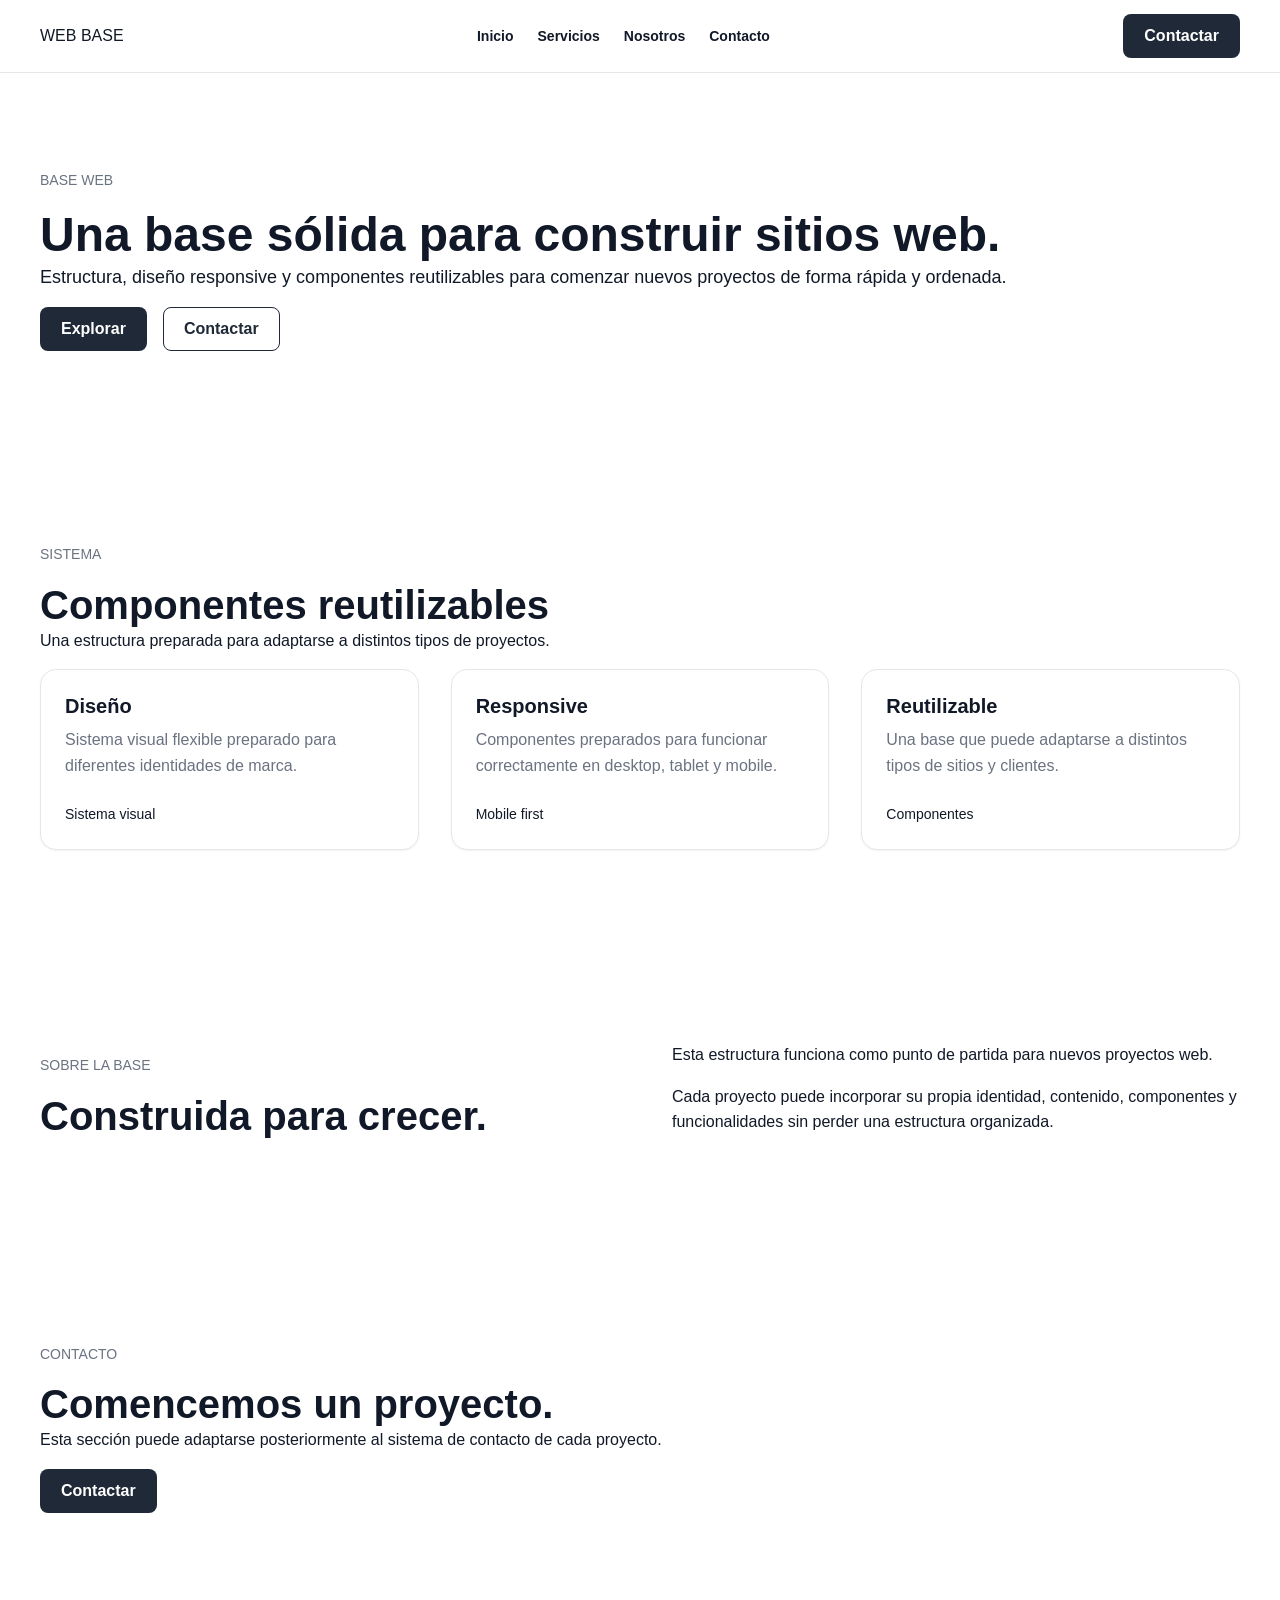
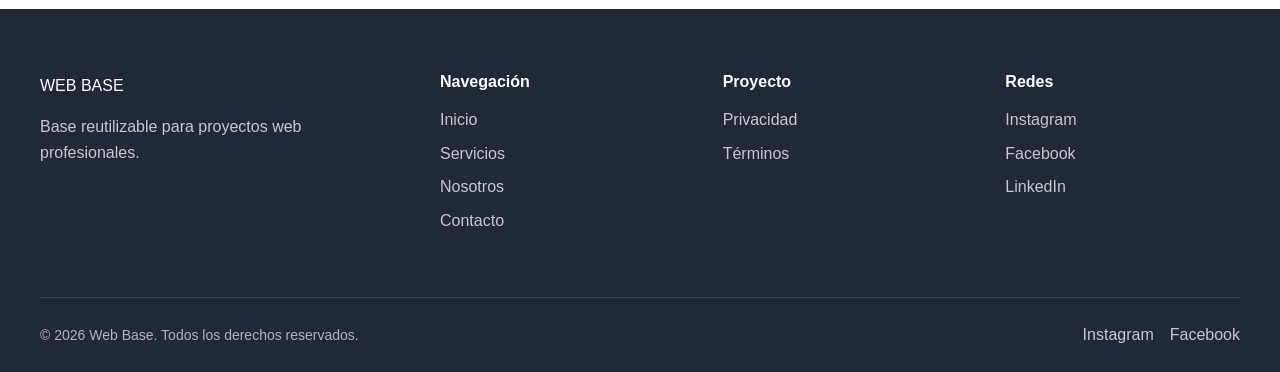
==== index.html @ 1b9d1e9f "Build initial web core" ====
<!DOCTYPE html>
<html lang="es">
<head>
  <meta charset="UTF-8">

  <meta
    name="viewport"
    content="width=device-width, initial-scale=1.0"
  >

  <title>Web Base</title>

  <meta
    name="description"
    content="Base reutilizable para sitios web profesionales."
  >

  <meta name="robots" content="index, follow">

  <link rel="stylesheet" href="assets/css/style.css">
</head>

<body>

  <!-- HEADER -->
  <header class="site-header">
    <div class="container header-container">

      <a href="/" class="header-logo" aria-label="Inicio">
        <span>WEB BASE</span>
      </a>

      <nav class="header-nav" aria-label="Navegación principal">
        <a href="#inicio">Inicio</a>
        <a href="#servicios">Servicios</a>
        <a href="#nosotros">Nosotros</a>
        <a href="#contacto">Contacto</a>
      </nav>

      <div class="header-actions">
        <a href="#contacto" class="btn btn-primary">
          Contactar
        </a>
      </div>

      <button
        class="mobile-menu-button"
        type="button"
        aria-label="Abrir menú"
        aria-expanded="false"
      >
        ☰
      </button>

    </div>
  </header>


  <!-- CONTENIDO PRINCIPAL -->
  <main>

    <!-- HERO -->
    <section id="inicio" class="section">
      <div class="container">

        <div class="max-width-lg">

          <p class="text-small text-muted">
            BASE WEB
          </p>

          <h1>
            Una base sólida para construir sitios web.
          </h1>

          <p class="text-lg">
            Estructura, diseño responsive y componentes reutilizables
            para comenzar nuevos proyectos de forma rápida y ordenada.
          </p>

          <div class="flex gap-md">
            <a href="#servicios" class="btn btn-primary">
              Explorar
            </a>

            <a href="#contacto" class="btn btn-outline">
              Contactar
            </a>
          </div>

        </div>

      </div>
    </section>


    <!-- SERVICIOS -->
    <section id="servicios" class="section">
      <div class="container">

        <div class="max-width-md">
          <p class="text-small text-muted">
            SISTEMA
          </p>

          <h2>
            Componentes reutilizables
          </h2>

          <p>
            Una estructura preparada para adaptarse a distintos tipos
            de proyectos.
          </p>
        </div>


        <div class="card-grid">

          <article class="card">

            <div class="card-content">

              <h3 class="card-title">
                Diseño
              </h3>

              <p class="card-description">
                Sistema visual flexible preparado para diferentes
                identidades de marca.
              </p>

              <div class="card-footer">
                <span class="text-small">
                  Sistema visual
                </span>
              </div>

            </div>

          </article>


          <article class="card">

            <div class="card-content">

              <h3 class="card-title">
                Responsive
              </h3>

              <p class="card-description">
                Componentes preparados para funcionar correctamente
                en desktop, tablet y mobile.
              </p>

              <div class="card-footer">
                <span class="text-small">
                  Mobile first
                </span>
              </div>

            </div>

          </article>


          <article class="card">

            <div class="card-content">

              <h3 class="card-title">
                Reutilizable
              </h3>

              <p class="card-description">
                Una base que puede adaptarse a distintos tipos de
                sitios y clientes.
              </p>

              <div class="card-footer">
                <span class="text-small">
                  Componentes
                </span>
              </div>

            </div>

          </article>

        </div>

      </div>
    </section>


    <!-- NOSOTROS -->
    <section id="nosotros" class="section">
      <div class="container">

        <div class="content-split">

          <div>
            <p class="text-small text-muted">
              SOBRE LA BASE
            </p>

            <h2>
              Construida para crecer.
            </h2>
          </div>

          <div>
            <p>
              Esta estructura funciona como punto de partida para
              nuevos proyectos web.
            </p>

            <p>
              Cada proyecto puede incorporar su propia identidad,
              contenido, componentes y funcionalidades sin perder
              una estructura organizada.
            </p>
          </div>

        </div>

      </div>
    </section>


    <!-- CONTACTO -->
    <section id="contacto" class="section">
      <div class="container">

        <div class="max-width-md">

          <p class="text-small text-muted">
            CONTACTO
          </p>

          <h2>
            Comencemos un proyecto.
          </h2>

          <p>
            Esta sección puede adaptarse posteriormente al sistema
            de contacto de cada proyecto.
          </p>

          <a href="mailto:" class="btn btn-primary">
            Contactar
          </a>

        </div>

      </div>
    </section>

  </main>


  <!-- FOOTER -->
  <footer class="site-footer">

    <div class="container">

      <div class="footer-container">

        <div class="footer-brand">

          <a href="/" class="footer-logo">
            WEB BASE
          </a>

          <p class="footer-description">
            Base reutilizable para proyectos web profesionales.
          </p>

        </div>


        <div class="footer-column">

          <h3 class="footer-title">
            Navegación
          </h3>

          <a href="#inicio">Inicio</a>
          <a href="#servicios">Servicios</a>
          <a href="#nosotros">Nosotros</a>
          <a href="#contacto">Contacto</a>

        </div>


        <div class="footer-column">

          <h3 class="footer-title">
            Proyecto
          </h3>

          <a href="#">Privacidad</a>
          <a href="#">Términos</a>

        </div>


        <div class="footer-column">

          <h3 class="footer-title">
            Redes
          </h3>

          <a href="#">Instagram</a>
          <a href="#">Facebook</a>
          <a href="#">LinkedIn</a>

        </div>

      </div>


      <div class="footer-bottom">

        <p class="footer-copyright">
          © 2026 Web Base. Todos los derechos reservados.
        </p>

        <div class="footer-socials">
          <a href="#" aria-label="Instagram">Instagram</a>
          <a href="#" aria-label="Facebook">Facebook</a>
        </div>

      </div>

    </div>

  </footer>


  <script src="assets/js/main.js"></script>

</body>
</html>
---- assets/css/style.css ----
:root {
  /* =========================
     COLORES
     ========================= */

  --color-primary: #1f2937;
  --color-secondary: #4b5563;
  --color-accent: #d97706;

  --color-background: #ffffff;
  --color-surface: #f5f5f5;

  --color-text: #111827;
  --color-text-muted: #6b7280;
  --color-border: #e5e7eb;

  --color-success: #16a34a;
  --color-warning: #d97706;
  --color-error: #dc2626;


  /* =========================
     TIPOGRAFÍA
     ========================= */

  --font-heading: Arial, sans-serif;
  --font-body: Arial, sans-serif;
  --font-small: Arial, sans-serif;

  --font-size-xs: 0.75rem;
  --font-size-sm: 0.875rem;
  --font-size-base: 1rem;
  --font-size-lg: 1.125rem;
  --font-size-xl: 1.25rem;
  --font-size-2xl: 1.5rem;
  --font-size-3xl: 2rem;
  --font-size-4xl: 2.5rem;
  --font-size-5xl: 3rem;


  /* =========================
     ESPACIADO
     ========================= */

  --space-xs: 0.25rem;
  --space-sm: 0.5rem;
  --space-md: 1rem;
  --space-lg: 1.5rem;
  --space-xl: 2rem;
  --space-2xl: 3rem;
  --space-3xl: 4rem;
  --space-4xl: 6rem;


  /* =========================
     CONTENEDORES
     ========================= */

  --container-sm: 640px;
  --container-md: 768px;
  --container-lg: 1024px;
  --container-xl: 1200px;
  --container-2xl: 1400px;


  /* =========================
     BORDES Y SOMBRAS
     ========================= */

  --radius-sm: 0.25rem;
  --radius-md: 0.5rem;
  --radius-lg: 1rem;
  --radius-xl: 1.5rem;
  --radius-full: 9999px;

  --shadow-sm: 0 1px 2px rgba(0, 0, 0, 0.05);
  --shadow-md: 0 4px 12px rgba(0, 0, 0, 0.08);
  --shadow-lg: 0 10px 30px rgba(0, 0, 0, 0.12);


  /* =========================
     TRANSICIONES
     ========================= */

  --transition-fast: 150ms ease;
  --transition-base: 250ms ease;
  --transition-slow: 400ms ease;


  /* =========================
     CAPAS
     ========================= */

  --z-dropdown: 1000;
  --z-sticky: 1100;
  --z-modal: 1200;
  --z-toast: 1300;
}

/* =========================
   RESET
   ========================= */

*,
*::before,
*::after {
  box-sizing: border-box;
  margin: 0;
  padding: 0;
}

html {
  scroll-behavior: smooth;
  scroll-padding-top: 80px;
}

body {
  min-height: 100vh;
  font-family: var(--font-body);
  font-size: var(--font-size-base);
  line-height: 1.6;
  color: var(--color-text);
  background: var(--color-background);
  -webkit-font-smoothing: antialiased;
  text-rendering: optimizeLegibility;
}

img,
picture,
svg,
video {
  display: block;
  max-width: 100%;
}

img {
  height: auto;
}

button,
input,
textarea,
select {
  font: inherit;
}

button {
  cursor: pointer;
}

a {
  color: inherit;
  text-decoration: none;
}

ul,
ol {
  list-style: none;
}


/* =========================
   CONTENEDOR
   ========================= */

.container {
  width: min(100% - 2rem, var(--container-xl));
  margin-inline: auto;
}


/* =========================
   SECCIONES
   ========================= */

.section {
  padding-block: var(--space-4xl);
}

.section-sm {
  padding-block: var(--space-2xl);
}

.section-lg {
  padding-block: 8rem;
}


/* =========================
   UTILIDADES
   ========================= */

.text-center {
  text-align: center;
}

.hidden {
  display: none !important;
}

.flex {
  display: flex;
}

.grid {
  display: grid;
}


/* =========================
   ACCESIBILIDAD
   ========================= */

:focus-visible {
  outline: 3px solid var(--color-accent);
  outline-offset: 3px;
}


/* =========================
   REDUCCIÓN DE MOVIMIENTO
   ========================= */

@media (prefers-reduced-motion: reduce) {
  html {
    scroll-behavior: auto;
  }

  *,
  *::before,
  *::after {
    animation-duration: 0.01ms !important;
    animation-iteration-count: 1 !important;
    transition-duration: 0.01ms !important;
  }
}
/* =========================
   TIPOGRAFÍA
   ========================= */

h1,
h2,
h3,
h4,
h5,
h6 {
  font-family: var(--font-heading);
  font-weight: 700;
  line-height: 1.15;
  color: var(--color-text);
}

h1 {
  font-size: clamp(2.5rem, 6vw, var(--font-size-5xl));
}

h2 {
  font-size: clamp(2rem, 4vw, var(--font-size-4xl));
}

h3 {
  font-size: clamp(1.5rem, 3vw, var(--font-size-3xl));
}

h4 {
  font-size: var(--font-size-2xl);
}

h5 {
  font-size: var(--font-size-xl);
}

h6 {
  font-size: var(--font-size-lg);
}

p {
  color: var(--color-text);
  margin-bottom: var(--space-md);
}

.text-muted {
  color: var(--color-text-muted);
}

.text-small {
  font-family: var(--font-small);
  font-size: var(--font-size-sm);
}

.text-xs {
  font-size: var(--font-size-xs);
}

.text-lg {
  font-size: var(--font-size-lg);
}

.text-xl {
  font-size: var(--font-size-xl);
}
/* =========================
   BOTONES
   ========================= */

.btn {
  display: inline-flex;
  align-items: center;
  justify-content: center;
  gap: var(--space-sm);

  min-height: 44px;
  padding: 0.75rem 1.25rem;

  border: 1px solid transparent;
  border-radius: var(--radius-md);

  font-family: var(--font-body);
  font-size: var(--font-size-base);
  font-weight: 600;
  line-height: 1;

  text-align: center;
  cursor: pointer;

  transition:
    background-color var(--transition-base),
    color var(--transition-base),
    border-color var(--transition-base),
    transform var(--transition-fast),
    box-shadow var(--transition-base);
}

.btn:hover {
  transform: translateY(-2px);
}

.btn:active {
  transform: translateY(0);
}


/* =========================
   BOTÓN PRIMARY
   ========================= */

.btn-primary {
  color: #ffffff;
  background-color: var(--color-primary);
}

.btn-primary:hover {
  background-color: var(--color-secondary);
}


/* =========================
   BOTÓN SECONDARY
   ========================= */

.btn-secondary {
  color: #ffffff;
  background-color: var(--color-secondary);
}

.btn-secondary:hover {
  background-color: var(--color-primary);
}


/* =========================
   BOTÓN OUTLINE
   ========================= */

.btn-outline {
  color: var(--color-primary);
  background-color: transparent;
  border-color: var(--color-primary);
}

.btn-outline:hover {
  color: #ffffff;
  background-color: var(--color-primary);
}


/* =========================
   BOTÓN GHOST
   ========================= */

.btn-ghost {
  color: var(--color-primary);
  background-color: transparent;
}

.btn-ghost:hover {
  background-color: var(--color-surface);
}


/* =========================
   TAMAÑOS
   ========================= */

.btn-sm {
  min-height: 38px;
  padding: 0.6rem 1rem;
  font-size: var(--font-size-sm);
}

.btn-lg {
  min-height: 52px;
  padding: 0.9rem 1.5rem;
  font-size: var(--font-size-lg);
}


/* =========================
   ESTADOS
   ========================= */

.btn:disabled,
.btn.disabled {
  opacity: 0.5;
  cursor: not-allowed;
  pointer-events: none;
}


/* =========================
   ENLACES
   ========================= */

.link {
  color: var(--color-primary);
  text-decoration: underline;
  text-decoration-thickness: 1px;
  text-underline-offset: 3px;

  transition:
    color var(--transition-fast),
    opacity var(--transition-fast);
}

.link:hover {
  color: var(--color-secondary);
}
/* =========================
   CARDS
   ========================= */

.card {
  display: flex;
  flex-direction: column;

  overflow: hidden;

  background-color: var(--color-background);
  border: 1px solid var(--color-border);
  border-radius: var(--radius-lg);

  box-shadow: var(--shadow-sm);

  transition:
    transform var(--transition-base),
    box-shadow var(--transition-base),
    border-color var(--transition-base);
}

.card:hover {
  transform: translateY(-4px);
  box-shadow: var(--shadow-md);
}


/* =========================
   IMAGEN DE CARD
   ========================= */

.card-image {
  position: relative;

  width: 100%;
  aspect-ratio: 16 / 10;

  overflow: hidden;
  background-color: var(--color-surface);
}

.card-image img {
  width: 100%;
  height: 100%;
  object-fit: cover;

  transition: transform var(--transition-slow);
}

.card:hover .card-image img {
  transform: scale(1.03);
}


/* =========================
   CONTENIDO
   ========================= */

.card-content {
  display: flex;
  flex-direction: column;
  flex: 1;

  padding: var(--space-lg);
}

.card-title {
  margin-bottom: var(--space-sm);

  font-size: var(--font-size-xl);
  line-height: 1.25;
}

.card-description {
  color: var(--color-text-muted);
  margin-bottom: var(--space-lg);
}

.card-footer {
  display: flex;
  align-items: center;
  justify-content: space-between;

  gap: var(--space-md);

  margin-top: auto;
}


/* =========================
   CARD DESTACADA
   ========================= */

.card-featured {
  border-color: var(--color-primary);
}

.card-featured .card-image {
  aspect-ratio: 16 / 9;
}


/* =========================
   CARD SIN IMAGEN
   ========================= */

.card-no-image .card-content {
  padding: var(--space-xl);
}


/* =========================
   GRILLA DE CARDS
   ========================= */

.card-grid {
  display: grid;
  grid-template-columns: repeat(3, minmax(0, 1fr));
  gap: var(--space-xl);
}


/* =========================
   RESPONSIVE
   ========================= */

@media (max-width: 900px) {
  .card-grid {
    grid-template-columns: repeat(2, minmax(0, 1fr));
  }
}

@media (max-width: 600px) {
  .card-grid {
    grid-template-columns: 1fr;
  }

  .card-content {
    padding: var(--space-md);
  }

  .card-footer {
    align-items: stretch;
    flex-direction: column;
  }

  .card-footer .btn {
    width: 100%;
  }
}
/* =========================
   SISTEMA DE IMÁGENES
   ========================= */

/* Imagen normal */

.img {
  display: block;
  width: 100%;
  height: auto;
}


/* Imagen que ocupa todo el contenedor */

.img-cover {
  display: block;
  width: 100%;
  height: 100%;
  object-fit: cover;
}


/* Imagen completa sin recorte */

.img-contain {
  display: block;
  width: 100%;
  height: 100%;
  object-fit: contain;
}


/* Imagen de fondo */

.image-bg {
  background-position: center;
  background-repeat: no-repeat;
  background-size: cover;
}


/* Imagen de fondo sin recorte */

.image-bg-contain {
  background-position: center;
  background-repeat: no-repeat;
  background-size: contain;
}


/* =========================
   CONTENEDORES DE IMAGEN
   ========================= */

.image-container {
  position: relative;
  width: 100%;
  overflow: hidden;
  background-color: var(--color-surface);
}


/* Proporciones */

.image-square {
  aspect-ratio: 1 / 1;
}

.image-landscape {
  aspect-ratio: 16 / 9;
}

.image-standard {
  aspect-ratio: 4 / 3;
}

.image-portrait {
  aspect-ratio: 3 / 4;
}

.image-wide {
  aspect-ratio: 21 / 9;
}


/* =========================
   IMAGEN CON ALTURA FIJA
   ========================= */

.image-fixed-sm {
  height: 240px;
}

.image-fixed-md {
  height: 360px;
}

.image-fixed-lg {
  height: 500px;
}


/* =========================
   POSICIÓN DE LA IMAGEN
   ========================= */

.img-position-center {
  object-position: center;
}

.img-position-top {
  object-position: center top;
}

.img-position-bottom {
  object-position: center bottom;
}

.img-position-left {
  object-position: left center;
}

.img-position-right {
  object-position: right center;
}


/* =========================
   OVERLAY
   ========================= */

.image-overlay {
  position: absolute;
  inset: 0;

  background: linear-gradient(
    to top,
    rgba(0, 0, 0, 0.6),
    rgba(0, 0, 0, 0)
  );

  pointer-events: none;
}


/* =========================
   CONTENIDO SOBRE IMAGEN
   ========================= */

.image-content {
  position: absolute;
  inset: 0;

  display: flex;
  flex-direction: column;
  justify-content: flex-end;

  padding: var(--space-xl);

  color: #ffffff;
}


/* =========================
   RESPONSIVE
   ========================= */

@media (max-width: 600px) {
  .image-fixed-sm {
    height: 200px;
  }

  .image-fixed-md {
    height: 280px;
  }

  .image-fixed-lg {
    height: 360px;
  }

  .image-content {
    padding: var(--space-md);
  }
}
/* =========================
   LAYOUTS
   ========================= */

/* Flex */

.flex {
  display: flex;
}

.flex-column {
  flex-direction: column;
}

.flex-wrap {
  flex-wrap: wrap;
}

.items-center {
  align-items: center;
}

.items-start {
  align-items: flex-start;
}

.items-end {
  align-items: flex-end;
}

.justify-center {
  justify-content: center;
}

.justify-between {
  justify-content: space-between;
}

.justify-start {
  justify-content: flex-start;
}

.justify-end {
  justify-content: flex-end;

}


/* =========================
   GAP
   ========================= */

.gap-xs {
  gap: var(--space-xs);
}

.gap-sm {
  gap: var(--space-sm);
}

.gap-md {
  gap: var(--space-md);
}

.gap-lg {
  gap: var(--space-lg);
}

.gap-xl {
  gap: var(--space-xl);
}

.gap-2xl {
  gap: var(--space-2xl);
}


/* =========================
   GRID
   ========================= */

.grid-1 {
  display: grid;
  grid-template-columns: 1fr;
  gap: var(--space-xl);
}

.grid-2 {
  display: grid;
  grid-template-columns: repeat(2, minmax(0, 1fr));
  gap: var(--space-xl);
}

.grid-3 {
  display: grid;
  grid-template-columns: repeat(3, minmax(0, 1fr));
  gap: var(--space-xl);
}

.grid-4 {
  display: grid;
  grid-template-columns: repeat(4, minmax(0, 1fr));
  gap: var(--space-xl);
}


/* =========================
   GRID AUTO
   ========================= */

.grid-auto {
  display: grid;
  grid-template-columns: repeat(
    auto-fit,
    minmax(250px, 1fr)
  );
  gap: var(--space-xl);
}


/* =========================
   COLUMNAS DE CONTENIDO
   ========================= */

.content-split {
  display: grid;
  grid-template-columns: repeat(2, minmax(0, 1fr));
  gap: var(--space-3xl);
  align-items: center;
}

.content-split-wide {
  display: grid;
  grid-template-columns: 1.2fr 0.8fr;
  gap: var(--space-3xl);
  align-items: center;
}

.content-split-reverse {
  display: grid;
  grid-template-columns: 0.8fr 1.2fr;
  gap: var(--space-3xl);
  align-items: center;
}


/* =========================
   ANCHOS
   ========================= */

.w-full {
  width: 100%;
}

.max-width-sm {
  max-width: var(--container-sm);
}

.max-width-md {
  max-width: var(--container-md);
}

.max-width-lg {
  max-width: var(--container-lg);
}

.max-width-xl {
  max-width: var(--container-xl);
}

.max-width-2xl {
  max-width: var(--container-2xl);
}


/* =========================
   CENTRADO
   ========================= */

.mx-auto {
  margin-inline: auto;
}


/* =========================
   RESPONSIVE
   ========================= */

@media (max-width: 900px) {
  .grid-4 {
    grid-template-columns: repeat(2, minmax(0, 1fr));
  }

  .content-split,
  .content-split-wide,
  .content-split-reverse {
    grid-template-columns: 1fr;
    gap: var(--space-xl);
  }
}

@media (max-width: 600px) {
  .grid-2,
  .grid-3,
  .grid-4 {
    grid-template-columns: 1fr;
  }

  .grid-auto {
    grid-template-columns: 1fr;
  }

  .gap-2xl {
    gap: var(--space-xl);
  }
}
/* =========================
   HEADER
   ========================= */

.site-header {
  position: relative;
  z-index: var(--z-sticky);

  width: 100%;

  background-color: var(--color-background);
  border-bottom: 1px solid var(--color-border);
}

.header-container {
  display: flex;
  align-items: center;
  justify-content: space-between;

  min-height: 72px;
}


/* =========================
   LOGO
   ========================= */

.header-logo {
  display: inline-flex;
  align-items: center;

  flex-shrink: 0;
}

.header-logo img {
  display: block;
  width: auto;
  max-height: 48px;
}


/* =========================
   NAVEGACIÓN
   ========================= */

.header-nav {
  display: flex;
  align-items: center;
  gap: var(--space-lg);
}

.header-nav a {
  position: relative;

  padding-block: var(--space-sm);

  font-size: var(--font-size-sm);
  font-weight: 600;

  color: var(--color-text);

  transition:
    color var(--transition-fast),
    opacity var(--transition-fast);
}

.header-nav a:hover {
  color: var(--color-primary);
}


/* =========================
   CTA DEL HEADER
   ========================= */

.header-actions {
  display: flex;
  align-items: center;
  gap: var(--space-sm);
}


/* =========================
   MENÚ MOBILE
   ========================= */

.mobile-menu-button {
  display: none;

  width: 44px;
  height: 44px;

  align-items: center;
  justify-content: center;

  border: 1px solid var(--color-border);
  border-radius: var(--radius-md);

  color: var(--color-text);
  background-color: transparent;

  cursor: pointer;
}


/* =========================
   RESPONSIVE
   ========================= */

@media (max-width: 900px) {

  .header-nav,
  .header-actions {
    display: none;
  }

  .mobile-menu-button {
    display: inline-flex;
  }

}
/* =========================
   FOOTER
   ========================= */

.site-footer {
  margin-top: auto;

  color: #ffffff;
  background-color: var(--color-primary);
}

.footer-container {
  display: grid;
  grid-template-columns: 1.5fr repeat(3, 1fr);
  gap: var(--space-2xl);

  padding-block: var(--space-3xl);
}


/* =========================
   FOOTER BRAND
   ========================= */

.footer-brand {
  max-width: 320px;
}

.footer-logo {
  display: inline-flex;
  margin-bottom: var(--space-md);
}

.footer-logo img {
  display: block;
  width: auto;
  max-height: 48px;
}

.footer-description {
  color: rgba(255, 255, 255, 0.75);
}


/* =========================
   FOOTER COLUMNAS
   ========================= */

.footer-column {
  display: flex;
  flex-direction: column;
  gap: var(--space-sm);
}

.footer-title {
  margin-bottom: var(--space-sm);

  font-size: var(--font-size-base);
  font-weight: 700;

  color: #ffffff;
}

.footer-column a {
  width: fit-content;

  color: rgba(255, 255, 255, 0.75);

  transition:
    color var(--transition-fast),
    opacity var(--transition-fast);
}

.footer-column a:hover {
  color: #ffffff;
}


/* =========================
   FOOTER BOTTOM
   ========================= */

.footer-bottom {
  display: flex;
  align-items: center;
  justify-content: space-between;

  gap: var(--space-md);

  padding-block: var(--space-lg);

  border-top: 1px solid rgba(255, 255, 255, 0.15);
}

.footer-copyright {
  margin: 0;

  font-size: var(--font-size-sm);
  color: rgba(255, 255, 255, 0.65);
}

.footer-socials {
  display: flex;
  align-items: center;
  gap: var(--space-md);
}

.footer-socials a {
  color: rgba(255, 255, 255, 0.75);

  transition:
    color var(--transition-fast),
    transform var(--transition-fast);
}

.footer-socials a:hover {
  color: #ffffff;
  transform: translateY(-2px);
}


/* =========================
   RESPONSIVE
   ========================= */

@media (max-width: 900px) {
  .footer-container {
    grid-template-columns: repeat(2, 1fr);
  }

  .footer-brand {
    grid-column: 1 / -1;
  }
}

@media (max-width: 600px) {
  .footer-container {
    grid-template-columns: 1fr;
    gap: var(--space-xl);
  }

  .footer-brand {
    grid-column: auto;
  }

  .footer-bottom {
    align-items: flex-start;
    flex-direction: column;
  }
}
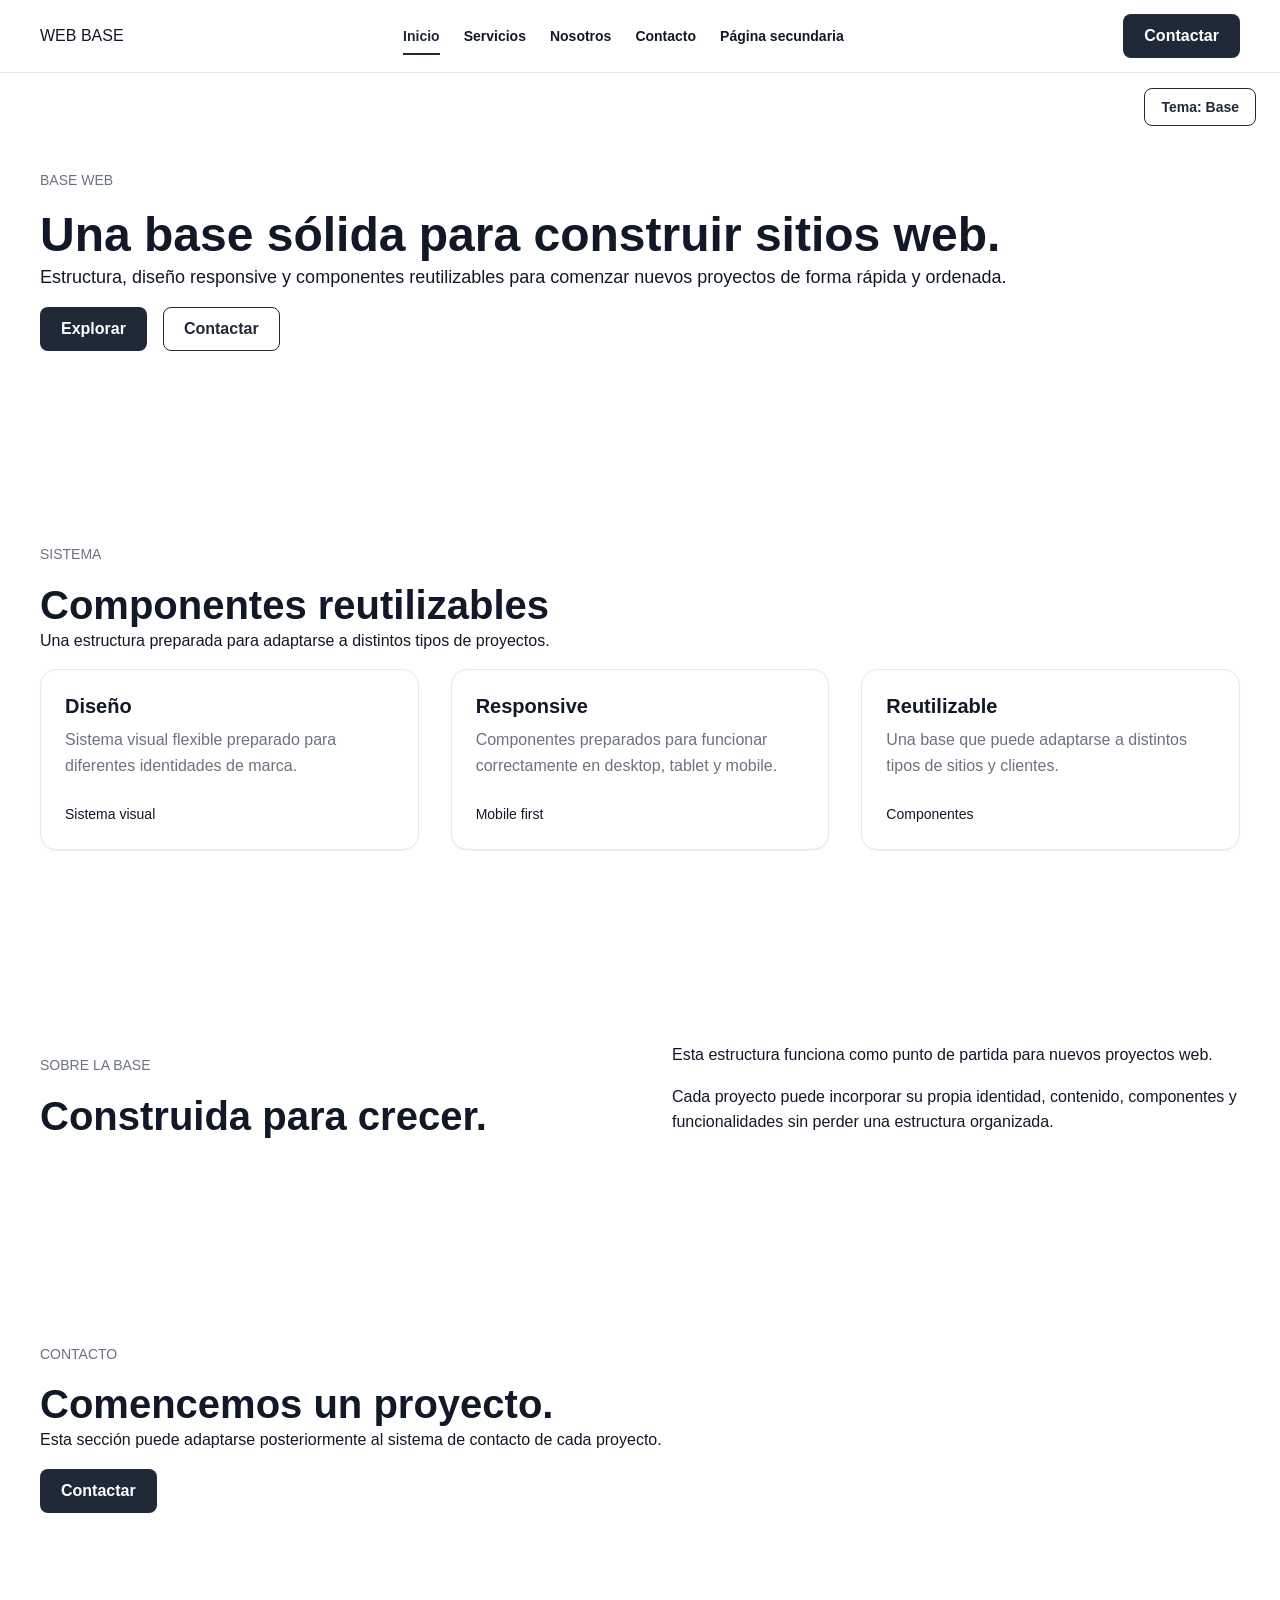
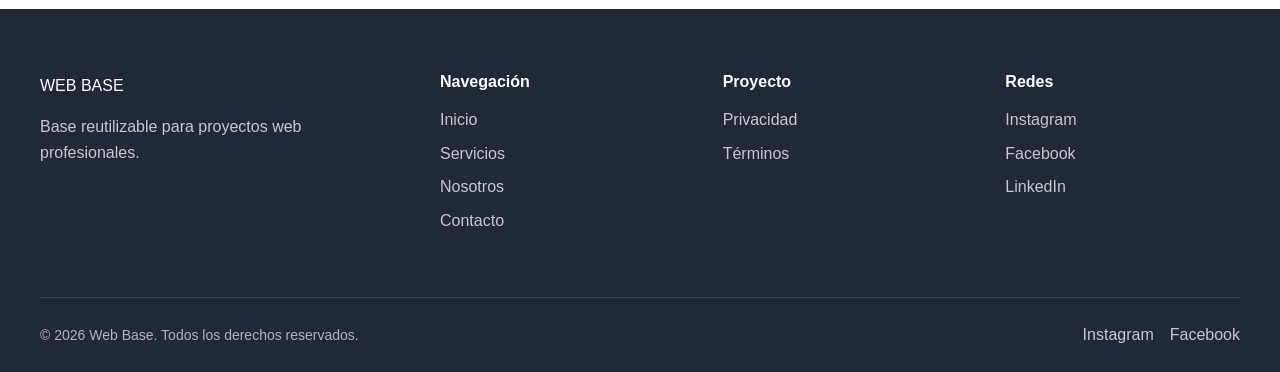
==== commit 6a518b46: "release: close Web-Base 2.0" ====
--- a/index.html
+++ b/index.html
@@ -3,24 +3,62 @@
 <head>
   <meta charset="UTF-8">
 
+  <!-- DEMO — THEMING: aplica el theme guardado antes del primer paint -->
+  <script>
+    (function () {
+      if (localStorage.getItem('theme') === 'alt') {
+        document.documentElement.setAttribute('data-theme', 'alt');
+      }
+    })();
+  </script>
+
   <meta
     name="viewport"
     content="width=device-width, initial-scale=1.0"
   >
 
-  <title>Web Base</title>
-
+  <!-- PLACEHOLDER: reemplazar por el título real del proyecto -->
+  <title>[TÍTULO DEL PROYECTO] | [NOMBRE DEL CLIENTE]</title>
+
+  <!-- PLACEHOLDER: reemplazar por la descripción real del proyecto -->
   <meta
     name="description"
-    content="Base reutilizable para sitios web profesionales."
+    content="[Descripción breve del sitio, 150-160 caracteres aprox.]"
   >
 
   <meta name="robots" content="index, follow">
+
+  <!-- PLACEHOLDER: reemplazar por la URL real del sitio -->
+  <link rel="canonical" href="https://www.EJEMPLO-DOMINIO.com/">
+
+  <link rel="icon" type="image/svg+xml" href="assets/icons/favicon.svg">
+
+  <!-- Open Graph (PLACEHOLDER: completar con datos reales del proyecto) -->
+  <meta property="og:type" content="website">
+  <meta property="og:title" content="[TÍTULO DEL PROYECTO]">
+  <meta property="og:description" content="[Descripción breve del sitio.]">
+  <meta property="og:url" content="https://www.EJEMPLO-DOMINIO.com/">
+  <meta property="og:image" content="[URL de la imagen para compartir, ej: assets/img/og-image.jpg]">
+  <meta property="og:locale" content="es_ES">
+
+  <!-- Twitter Card (PLACEHOLDER: completar con datos reales del proyecto) -->
+  <meta name="twitter:card" content="summary_large_image">
+  <meta name="twitter:title" content="[TÍTULO DEL PROYECTO]">
+  <meta name="twitter:description" content="[Descripción breve del sitio.]">
+  <meta name="twitter:image" content="[URL de la imagen para compartir, ej: assets/img/og-image.jpg]">
 
   <link rel="stylesheet" href="assets/css/style.css">
 </head>
 
 <body>
+
+  <!--
+    CONTENIDO DE DEMOSTRACIÓN
+    Todo el texto, marca "WEB BASE" y secciones de este archivo son
+    contenido de ejemplo para mostrar la estructura y los componentes
+    de la plantilla. Al iniciar un proyecto real, reemplazar por el
+    contenido, marca y copy definitivos del cliente.
+  -->
 
   <!-- HEADER -->
   <header class="site-header">
@@ -31,10 +69,11 @@
       </a>
 
       <nav class="header-nav" aria-label="Navegación principal">
-        <a href="#inicio">Inicio</a>
+        <a href="#inicio" aria-current="page">Inicio</a>
         <a href="#servicios">Servicios</a>
         <a href="#nosotros">Nosotros</a>
         <a href="#contacto">Contacto</a>
+        <a href="secondary-page.html">Página secundaria</a>
       </nav>
 
       <div class="header-actions">
@@ -247,7 +286,8 @@
             de contacto de cada proyecto.
           </p>
 
-          <a href="mailto:" class="btn btn-primary">
+          <!-- PLACEHOLDER: reemplazar por el email real de contacto -->
+          <a href="mailto:contacto@ejemplo.com" class="btn btn-primary">
             Contactar
           </a>
 
@@ -299,6 +339,7 @@
             Proyecto
           </h3>
 
+          <!-- PLACEHOLDER: reemplazar por las rutas reales -->
           <a href="#">Privacidad</a>
           <a href="#">Términos</a>
 
@@ -311,6 +352,7 @@
             Redes
           </h3>
 
+          <!-- PLACEHOLDER: reemplazar por las redes reales del cliente -->
           <a href="#">Instagram</a>
           <a href="#">Facebook</a>
           <a href="#">LinkedIn</a>
@@ -322,10 +364,12 @@
 
       <div class="footer-bottom">
 
+        <!-- PLACEHOLDER: reemplazar nombre de cliente/proyecto -->
         <p class="footer-copyright">
           © 2026 Web Base. Todos los derechos reservados.
         </p>
 
+        <!-- PLACEHOLDER: reemplazar por las redes reales del cliente -->
         <div class="footer-socials">
           <a href="#" aria-label="Instagram">Instagram</a>
           <a href="#" aria-label="Facebook">Facebook</a>
@@ -338,6 +382,22 @@
   </footer>
 
 
+  <!--
+    DEMO — THEMING (Foundation)
+    Control de demostración para alternar entre el theme base y el
+    theme "alt" definido en assets/css/style.css. No es una
+    funcionalidad de producto: sirve para validar que Web-Base puede
+    cambiar de identidad visual sin reescribir componentes. Eliminar
+    este botón al iniciar un proyecto real.
+  -->
+  <button
+    type="button"
+    class="btn btn-outline btn-sm theme-demo-toggle"
+    aria-pressed="false"
+  >
+    Tema: Base
+  </button>
+
   <script src="assets/js/main.js"></script>
 
 </body>
--- a/assets/css/style.css
+++ b/assets/css/style.css
@@ -1,3 +1,12 @@
+/* =========================
+   DIRECCIÓN VISUAL
+   =========================
+   Las decisiones de identidad visual aprobadas (paleta, tipografía)
+   vienen de diseño/Figma y se implementan reemplazando los valores
+   de las variables de este bloque — nunca agregando una guía de
+   identidad visual dentro de Web-Base.
+   ========================= */
+
 :root {
   /* =========================
      COLORES
@@ -91,10 +100,32 @@
      CAPAS
      ========================= */
 
-  --z-dropdown: 1000;
   --z-sticky: 1100;
-  --z-modal: 1200;
-  --z-toast: 1300;
+}
+
+/* =========================
+   THEME — VARIANTE ALTERNATIVA (demo)
+   =========================
+   Segunda identidad visual, activada con `data-theme="alt"` en
+   <html>, que demuestra que Web-Base puede cambiar de tema
+   redefiniendo únicamente tokens de color — sin tocar componentes,
+   layout ni el resto de los tokens (spacing, radius, tipografía,
+   shadows, transitions). Los tokens de estado (success/warning/error)
+   no se redefinen a propósito: su significado se mantiene igual en
+   cualquier theme.
+   ========================= */
+
+:root[data-theme="alt"] {
+  --color-primary: #1f3a2e;
+  --color-secondary: #5c3a21;
+  --color-accent: #c2540f;
+
+  --color-background: #fffdfa;
+  --color-surface: #f8f6f1;
+
+  --color-text: #231a12;
+  --color-text-muted: #7a6a58;
+  --color-border: #ddd0bc;
 }
 
 /* =========================
@@ -196,10 +227,6 @@
 
 .hidden {
   display: none !important;
-}
-
-.flex {
-  display: flex;
 }
 
 .grid {
@@ -1067,6 +1094,23 @@
   color: var(--color-primary);
 }
 
+.header-nav a[aria-current="page"] {
+  color: var(--color-primary);
+  font-weight: 700;
+}
+
+.header-nav a[aria-current="page"]::after {
+  content: "";
+
+  position: absolute;
+  left: 0;
+  right: 0;
+  bottom: 0;
+
+  height: 2px;
+  background-color: var(--color-primary);
+}
+
 
 /* =========================
    CTA DEL HEADER
@@ -1117,6 +1161,22 @@
     display: inline-flex;
   }
 
+  .header-nav.is-open {
+    display: flex;
+    flex-direction: column;
+
+    position: absolute;
+    top: 100%;
+    left: 0;
+    right: 0;
+
+    padding: var(--space-md);
+    gap: var(--space-md);
+
+    background-color: var(--color-background);
+    border-bottom: 1px solid var(--color-border);
+  }
+
 }
 /* =========================
    FOOTER
@@ -1267,4 +1327,282 @@
     align-items: flex-start;
     flex-direction: column;
   }
+}
+/* =========================
+   FORMULARIOS
+   ========================= */
+
+.form-group {
+  display: flex;
+  flex-direction: column;
+  gap: var(--space-xs);
+
+  margin-bottom: var(--space-lg);
+}
+
+.form-label {
+  font-size: var(--font-size-sm);
+  font-weight: 600;
+
+  color: var(--color-text);
+}
+
+.required-mark {
+  color: var(--color-error);
+}
+
+
+/* =========================
+   CONTROLES (input / textarea / select)
+   ========================= */
+
+.input {
+  display: block;
+  width: 100%;
+  min-height: 44px;
+
+  padding: 0.6rem 0.9rem;
+
+  border: 1px solid var(--color-border);
+  border-radius: var(--radius-md);
+
+  font-family: var(--font-body);
+  font-size: var(--font-size-base);
+  color: var(--color-text);
+  background-color: var(--color-background);
+
+  transition: border-color var(--transition-fast);
+}
+
+.input::placeholder {
+  color: var(--color-text-muted);
+}
+
+.input:disabled {
+  opacity: 0.5;
+  cursor: not-allowed;
+  background-color: var(--color-surface);
+}
+
+textarea.input {
+  min-height: 120px;
+  resize: vertical;
+}
+
+
+/* =========================
+   AYUDA / ERROR / ÉXITO
+   ========================= */
+
+.form-help {
+  font-size: var(--font-size-sm);
+  color: var(--color-text-muted);
+}
+
+.form-error {
+  font-size: var(--font-size-sm);
+  color: var(--color-error);
+}
+
+.form-success {
+  font-size: var(--font-size-sm);
+  color: var(--color-success);
+}
+
+.form-group.has-error .input {
+  border-color: var(--color-error);
+}
+
+
+/* =========================
+   CHECKBOX / RADIO
+   ========================= */
+
+.form-check {
+  display: flex;
+  align-items: center;
+  gap: var(--space-sm);
+}
+
+.form-check input[type="checkbox"],
+.form-check input[type="radio"] {
+  width: 18px;
+  height: 18px;
+  flex-shrink: 0;
+}
+
+.form-check-group {
+  display: flex;
+  flex-direction: column;
+  gap: var(--space-sm);
+}
+
+fieldset {
+  border: none;
+  padding: 0;
+  margin: 0;
+}
+
+legend {
+  padding: 0;
+  margin-bottom: var(--space-sm);
+
+  font-size: var(--font-size-sm);
+  font-weight: 600;
+
+  color: var(--color-text);
+}
+
+
+/* =========================
+   BOTÓN — ESTADO LOADING
+   ========================= */
+
+.btn.is-loading {
+  position: relative;
+  color: transparent;
+  pointer-events: none;
+}
+
+.btn.is-loading::after {
+  content: "";
+
+  position: absolute;
+  top: 50%;
+  left: 50%;
+
+  width: 18px;
+  height: 18px;
+  margin-top: -9px;
+  margin-left: -9px;
+
+  border: 2px solid currentColor;
+  border-top-color: transparent;
+  border-radius: var(--radius-full);
+
+  color: #ffffff;
+
+  animation: btn-spin 0.6s linear infinite;
+}
+
+.btn-outline.is-loading::after,
+.btn-ghost.is-loading::after {
+  color: var(--color-primary);
+}
+
+@keyframes btn-spin {
+  to {
+    transform: rotate(360deg);
+  }
+}
+
+
+/* =========================
+   RESPONSIVE
+   ========================= */
+
+@media (max-width: 600px) {
+  .form-group {
+    margin-bottom: var(--space-md);
+  }
+}
+/* =========================
+   FEEDBACK
+   ========================= */
+
+.alert {
+  padding: var(--space-md) var(--space-lg);
+
+  border: 1px solid var(--color-border);
+  border-left: 4px solid var(--color-border);
+  border-radius: var(--radius-md);
+
+  color: var(--color-text);
+  background-color: var(--color-surface);
+}
+
+.alert p {
+  margin-bottom: 0;
+}
+
+
+/* =========================
+   VARIANTES
+   ========================= */
+
+.alert-info {
+  border-left-color: var(--color-primary);
+}
+
+.alert-error {
+  border-left-color: var(--color-error);
+}
+
+.alert-success {
+  border-left-color: var(--color-success);
+}
+/* =========================
+   TABLA
+   ========================= */
+
+.table {
+  width: 100%;
+  border-collapse: collapse;
+
+  text-align: left;
+}
+
+.table th,
+.table td {
+  padding: var(--space-sm) var(--space-md);
+
+  border-bottom: 1px solid var(--color-border);
+}
+
+.table th {
+  font-weight: 700;
+}
+
+
+/* =========================
+   CONTENEDOR RESPONSIVE
+   ========================= */
+
+.table-responsive {
+  width: 100%;
+  overflow-x: auto;
+}
+
+
+/* =========================
+   VARIANTE — FILAS ALTERNADAS
+   ========================= */
+
+.table-striped tbody tr:nth-child(even) {
+  background-color: var(--color-surface);
+}
+/* =========================
+   DEMO — SELECTOR DE THEME
+   =========================
+   Control exclusivo para demostrar el sistema de Theming de la
+   Foundation. No es un componente de producto: eliminar junto con
+   el botón en el HTML al iniciar un proyecto real.
+   ========================= */
+
+.theme-demo-toggle {
+  position: fixed;
+  /* Debajo del header (min-height: 72px, ver .header-container) en vez
+     de bottom-right: evita tapar contenido real como los links del
+     footer, que sí puede quedar bajo un botón fixed en páginas cortas. */
+  top: calc(72px + var(--space-md));
+  right: var(--space-lg);
+  z-index: var(--z-sticky);
+
+  background-color: var(--color-background);
+}
+
+@media (max-width: 600px) {
+  .theme-demo-toggle {
+    right: var(--space-md);
+  }
 }
